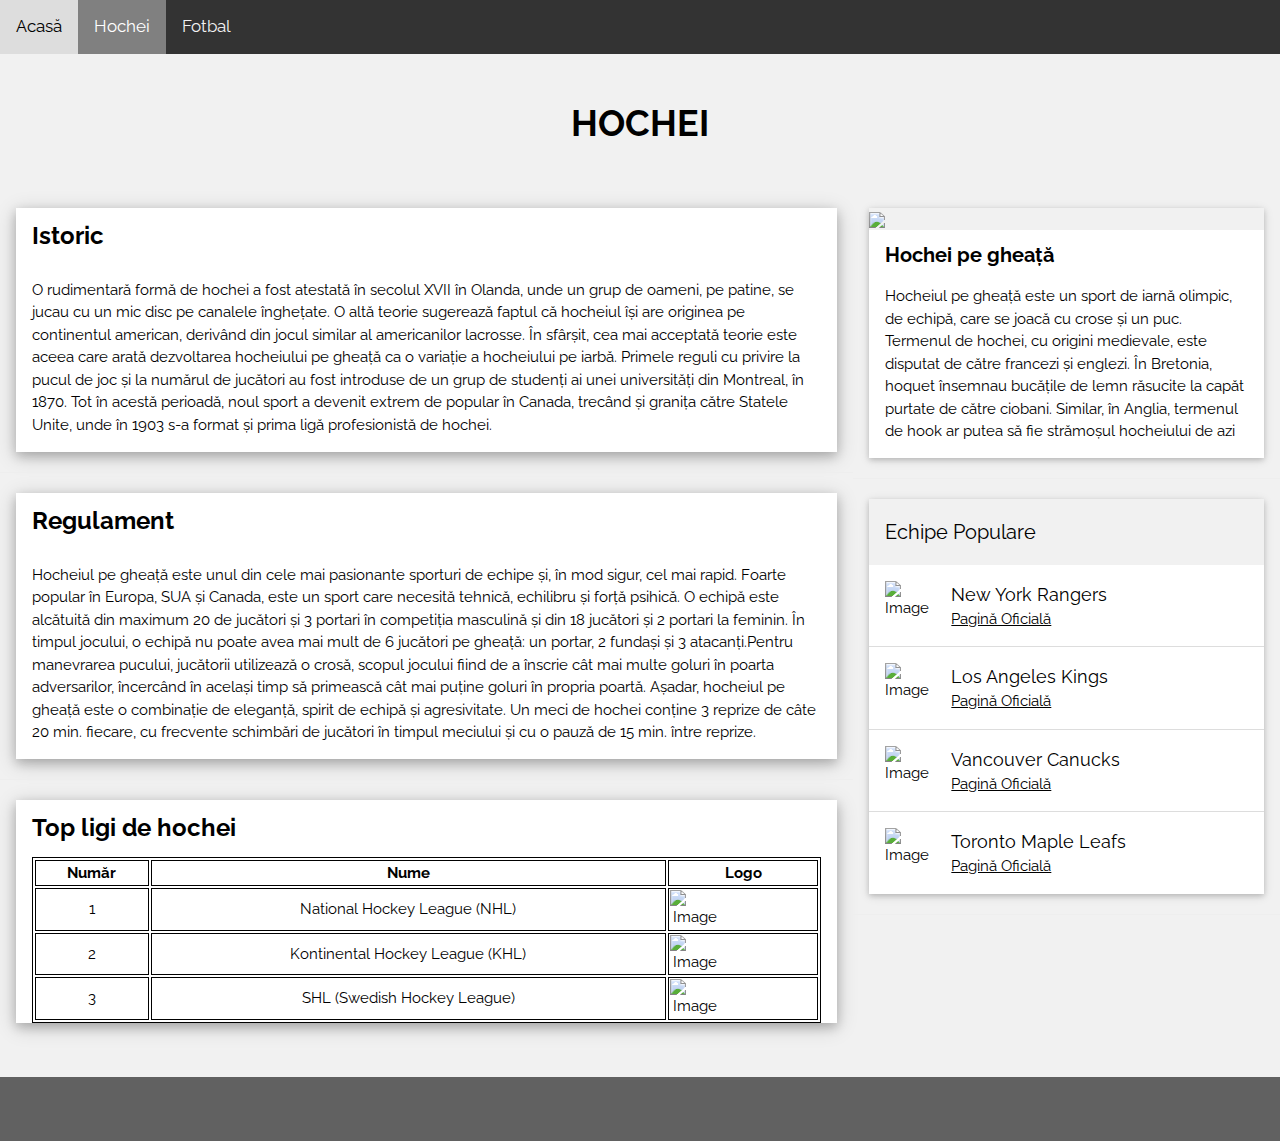
==== Page1.html @ a6433b50 "Commit" ====
<!DOCTYPE html>
<html>
<title>Hochei</title>
<meta charset="UTF-8">
<meta name="viewport" content="width=device-width, initial-scale=1">
<link rel="stylesheet" href="https://www.w3schools.com/w3css/4/w3.css">
<link rel="stylesheet" href="https://fonts.googleapis.com/css?family=Raleway">
<link rel="stylesheet" href="./Page.css">
<style>
  body,
  h1,
  h2,
  h3,
  h4,
  h5 {
    font-family: "Raleway", sans-serif
  }
</style>

<body class="w3-light-grey">
  <div class="topnav">
    <a href="./Page.html">Acasă</a>
    <a class="active" href="./Page1.html">Hochei</a>
    <a href="./Page3.html">Fotbal</a>

  </div>
  <!-- w3-content defines a container for fixed size centered content, 
and is wrapped around the whole page content, except for the footer in this example -->
  <div class="w3-content" style="max-width:1400px">

    <!-- Header -->
    <header class="w3-container w3-center w3-padding-32">
      <h1><b>HOCHEI</b></h1>
    </header>

    <!-- Grid -->
    <div class="w3-row">

      <!-- Blog entries -->
      <div class="w3-col l8 s12">
        <!-- Blog entry -->
        <div class="w3-card-4 w3-margin w3-white">

          <div class="w3-container">
            <h3><b>Istoric</b></h3>
          </div>

          <div class="w3-container">
            <p>O rudimentară formă de hochei a fost atestată în secolul XVII în Olanda, unde un grup de oameni, pe patine, se jucau cu un mic disc pe canalele înghețate.
              O altă teorie sugerează faptul că hocheiul își are originea pe continentul american, derivând din jocul similar al americanilor lacrosse. În sfârșit,
              cea mai acceptată teorie este aceea care arată dezvoltarea hocheiului pe gheață ca o variație a hocheiului pe iarbă.
              Primele reguli cu privire la pucul de joc și la numărul de jucători au fost introduse de un grup de studenți ai unei universități din Montreal, în 1870.
              Tot în acestă perioadă, noul sport a devenit extrem de popular în Canada, trecând și granița către Statele Unite,
              unde în 1903 s-a format și prima ligă profesionistă de hochei.</p>

          </div>
        </div>
        <hr>

        <!-- Blog entry -->
        <div class="w3-card-4 w3-margin w3-white">
          <div class="w3-container">
            <h3><b>Regulament</b></h3>
          </div>

          <div class="w3-container">
            <p>Hocheiul pe gheață este unul din cele mai pasionante sporturi de echipe și, în mod sigur,
              cel mai rapid. Foarte popular în Europa, SUA și Canada, este un sport care necesită tehnică, echilibru și forță psihică.
              O echipă este alcătuită din maximum 20 de jucători și 3 portari în competiția masculină și din 18 jucători și 2 portari la feminin.
              În timpul jocului, o echipă nu poate avea mai mult de 6 jucători pe gheață: un portar, 2 fundași și 3 atacanți.Pentru manevrarea pucului,
              jucătorii utilizează o crosă, scopul jocului fiind de a înscrie cât mai multe goluri în poarta adversarilor,
              încercând în același timp să primească cât mai puține goluri în propria poartă. Așadar, hocheiul pe gheață este o combinație de eleganță, spirit de echipă și agresivitate. Un meci de hochei conține 3 reprize de câte 20 min.
              fiecare, cu frecvente schimbări de jucători în timpul meciului și cu o pauză de 15 min. între reprize.</p>

          </div>
        </div>
        <hr>
        <div class="w3-card-4 w3-margin w3-white">
          <div class="w3-container">
            <h3><b>Top ligi de hochei</b></h3>
          </div>

          <div class="w3-container">
            <table style="width:100%">
              <tr>
                <th>Număr </th>
                <th>Nume</th>
                <th>Logo</th>
              </tr>
              <tr>
                <td>1</td>
                <td>National Hockey League (NHL)</td>
                <td><img src="/D:\Paweb\web\projects\My Page\nh.jpg" alt="Image" class="w3-left w3-margin-right" style="width:50px"></td>
              </tr>
              <tr>
                <td>2</td>
                <td>Kontinental Hockey League (KHL)</td>
                <td><img src="/D:\Paweb\web\projects\My Page\kh.jpg" alt="Image" class="w3-left w3-margin-right" style="width:50px"></td>
              </tr>
              <tr>
                <td>3</td>
                <td>SHL (Swedish Hockey League)</td>
                <td><img src="/D:\Paweb\web\projects\My Page\sh.png" alt="Image" class="w3-left w3-margin-right" style="width:50px"></td>
              </tr>
            </table>
          </div>
        </div>

        <!-- END BLOG ENTRIES -->
      </div>

      <!-- Introduction menu -->
      <div class="w3-col l4">
        <!-- About Card -->
        <div class="w3-card w3-margin w3-margin-top">
          <img src="/D:\Paweb\web\projects\My Page\poza4.jpg" style="width:100%">
          <div class="w3-container w3-white">
            <h4><b>Hochei pe gheață</b></h4>
            <p>Hocheiul pe gheață este un sport de iarnă olimpic, de echipă, care se joacă cu crose și un puc.
              Termenul de hochei, cu origini medievale, este disputat de către francezi și englezi. În Bretonia,
              hoquet însemnau bucățile de lemn răsucite la capăt purtate de către ciobani.
              Similar, în Anglia, termenul de hook ar putea să fie strămoșul hocheiului de azi</p>
          </div>
        </div>
        <hr>

        <!-- Posts -->
        <div class="w3-card w3-margin">
          <div class="w3-container w3-padding">
            <h4>Echipe Populare </h4>
          </div>
          <ul class="w3-ul w3-hoverable w3-white">
            <li class="w3-padding-16">
              <img src="/D:\Paweb\web\projects\My Page\ny.png" alt="Image" class="w3-left w3-margin-right" style="width:50px">
              <span class="w3-large">New York Rangers</span><br>
              <span><a href="https://www.nhl.com/rangers">Pagină Oficială</a></span>
            </li>
            <li class="w3-padding-16">
              <img src="/D:\Paweb\web\projects\My Page\la.png" alt="Image" class="w3-left w3-margin-right" style="width:50px">
              <span class="w3-large">Los Angeles Kings</span><br>
              <span><a href="https://www.nhl.com/kings">Pagină Oficială</a></span>
            </li>
            <li class="w3-padding-16">
              <img src="/D:\Paweb\web\projects\My Page\va.png" alt="Image" class="w3-left w3-margin-right" style="width:50px">
              <span class="w3-large">Vancouver Canucks</span><br>
              <span><a href="https://www.nhl.com/canucks">Pagină Oficială</a></span>
            </li>
            <li class="w3-padding-16 w3-hide-medium w3-hide-small">
              <img src="/D:\Paweb\web\projects\My Page\tr.png" alt="Image" class="w3-left w3-margin-right" style="width:50px">
              <span class="w3-large">Toronto Maple Leafs</span><br>
              <span><a href="https://www.nhl.com/mapleleafs">Pagină Oficială</a></span>
            </li>
          </ul>
        </div>
        <hr>



        <!-- END Introduction Menu -->
      </div>

      <!-- END GRID -->
    </div><br>

    <!-- END w3-content -->
  </div>

  <!-- Footer -->
  <footer class="w3-container w3-dark-grey w3-padding-32 w3-margin-top">

  </footer>

</body>

</html>
---- Page.css ----
.topnav {
  background-color: #333;
  overflow: hidden;
}

.topnav a {
  float: left;
  color: #f2f2f2;
  text-align: center;
  padding: 14px 16px;
  text-decoration: none;
  font-size: 17px;
}

.topnav a:hover {
  background-color: #ddd;
  color: black;
}

.topnav a.active {
  background-color: grey;
  color: white;
}

table, th, td {
  border: 1px solid black;
}

td {
  text-align: center;
}
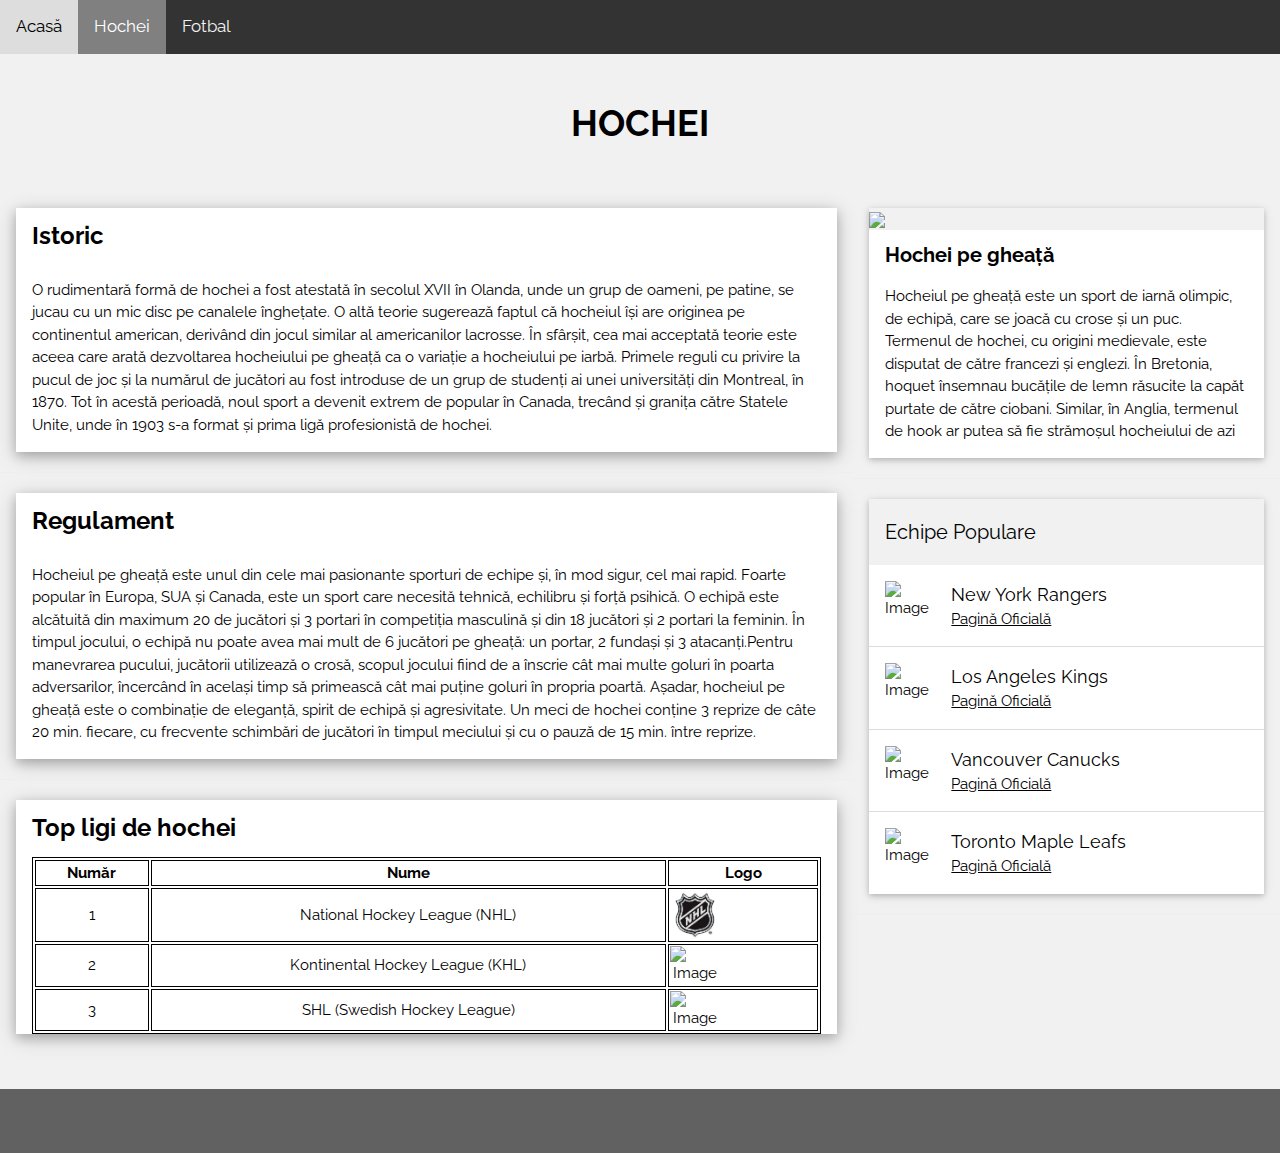
==== commit 53e9d4d7: "C" ====
--- a/Page1.html
+++ b/Page1.html
@@ -90,7 +90,7 @@
               <tr>
                 <td>1</td>
                 <td>National Hockey League (NHL)</td>
-                <td><img src="/D:\Paweb\web\projects\My Page\nh.jpg" alt="Image" class="w3-left w3-margin-right" style="width:50px"></td>
+                <td><img src="./nh.jpg" alt="Image" class="w3-left w3-margin-right" style="width:50px"></td>
               </tr>
               <tr>
                 <td>2</td>
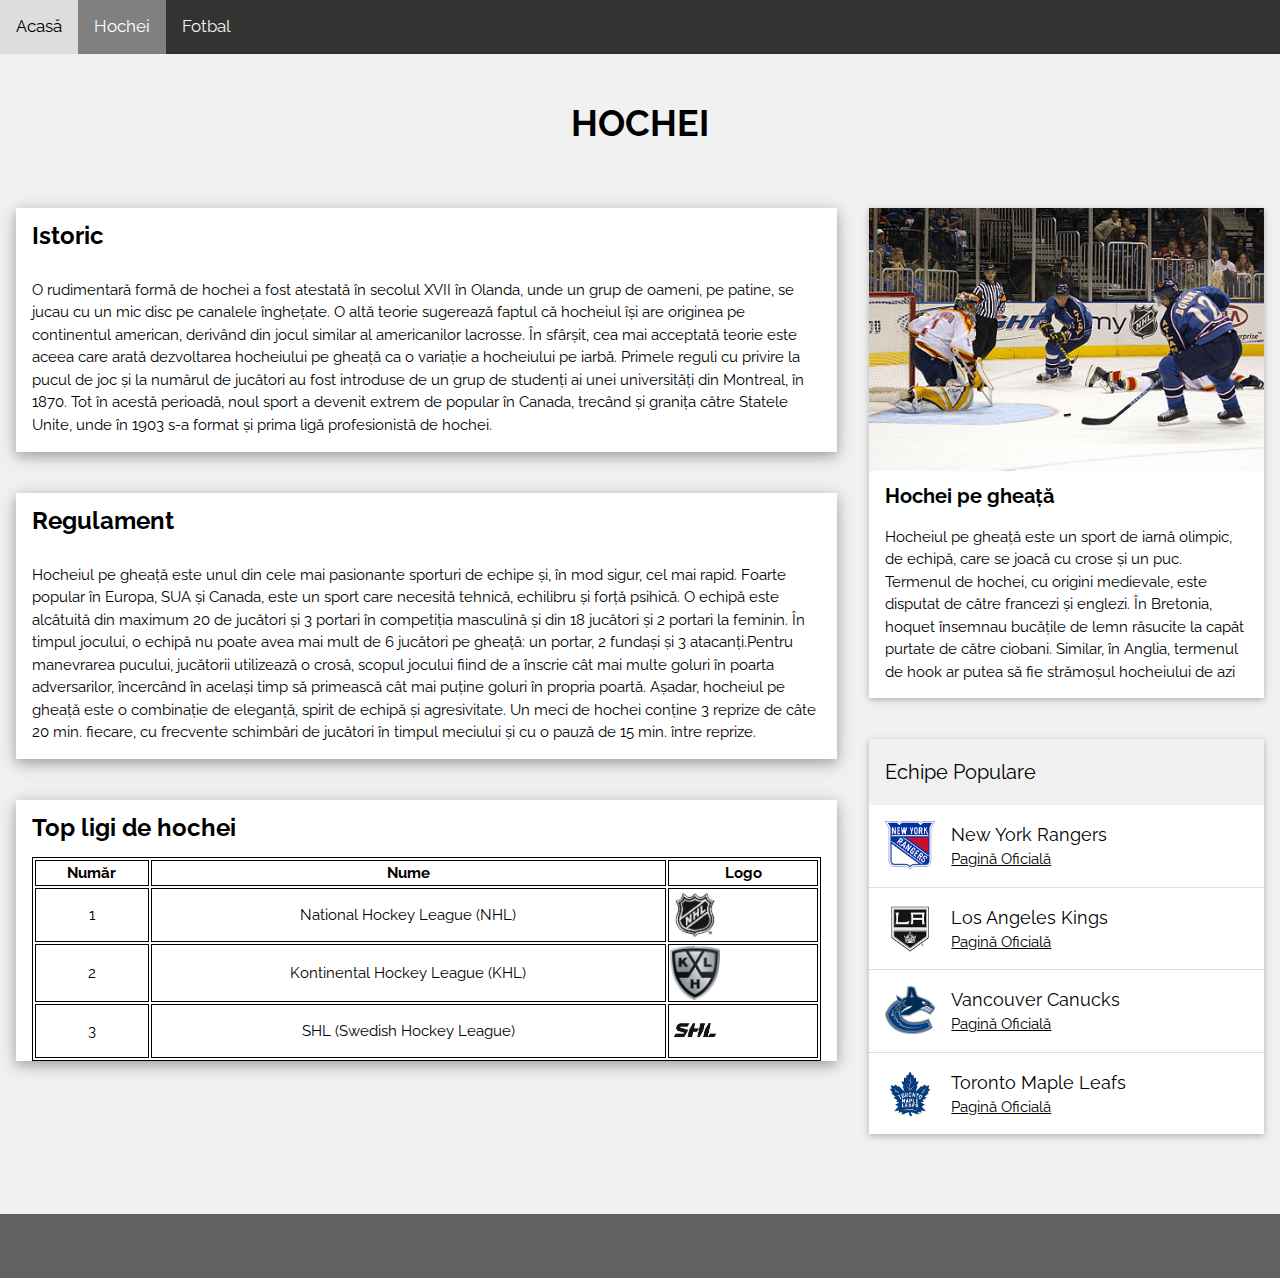
==== commit 89e82e97: "Change1" ====
--- a/Page1.html
+++ b/Page1.html
@@ -19,7 +19,7 @@
 
 <body class="w3-light-grey">
   <div class="topnav">
-    <a href="./Page.html">Acasă</a>
+    <a href="./index.html">Acasă</a>
     <a class="active" href="./Page1.html">Hochei</a>
     <a href="./Page3.html">Fotbal</a>
 
@@ -95,12 +95,12 @@
               <tr>
                 <td>2</td>
                 <td>Kontinental Hockey League (KHL)</td>
-                <td><img src="/D:\Paweb\web\projects\My Page\kh.jpg" alt="Image" class="w3-left w3-margin-right" style="width:50px"></td>
+                <td><img src="./kh.jpg" alt="Image" class="w3-left w3-margin-right" style="width:50px"></td>
               </tr>
               <tr>
                 <td>3</td>
                 <td>SHL (Swedish Hockey League)</td>
-                <td><img src="/D:\Paweb\web\projects\My Page\sh.png" alt="Image" class="w3-left w3-margin-right" style="width:50px"></td>
+                <td><img src="./sh.png" alt="Image" class="w3-left w3-margin-right" style="width:50px"></td>
               </tr>
             </table>
           </div>
@@ -113,7 +113,7 @@
       <div class="w3-col l4">
         <!-- About Card -->
         <div class="w3-card w3-margin w3-margin-top">
-          <img src="/D:\Paweb\web\projects\My Page\poza4.jpg" style="width:100%">
+          <img src="./poza4.jpg" style="width:100%">
           <div class="w3-container w3-white">
             <h4><b>Hochei pe gheață</b></h4>
             <p>Hocheiul pe gheață este un sport de iarnă olimpic, de echipă, care se joacă cu crose și un puc.
@@ -131,22 +131,22 @@
           </div>
           <ul class="w3-ul w3-hoverable w3-white">
             <li class="w3-padding-16">
-              <img src="/D:\Paweb\web\projects\My Page\ny.png" alt="Image" class="w3-left w3-margin-right" style="width:50px">
+              <img src="./ny.png" alt="Image" class="w3-left w3-margin-right" style="width:50px">
               <span class="w3-large">New York Rangers</span><br>
               <span><a href="https://www.nhl.com/rangers">Pagină Oficială</a></span>
             </li>
             <li class="w3-padding-16">
-              <img src="/D:\Paweb\web\projects\My Page\la.png" alt="Image" class="w3-left w3-margin-right" style="width:50px">
+              <img src="./la.png" alt="Image" class="w3-left w3-margin-right" style="width:50px">
               <span class="w3-large">Los Angeles Kings</span><br>
               <span><a href="https://www.nhl.com/kings">Pagină Oficială</a></span>
             </li>
             <li class="w3-padding-16">
-              <img src="/D:\Paweb\web\projects\My Page\va.png" alt="Image" class="w3-left w3-margin-right" style="width:50px">
+              <img src="./va.png" alt="Image" class="w3-left w3-margin-right" style="width:50px">
               <span class="w3-large">Vancouver Canucks</span><br>
               <span><a href="https://www.nhl.com/canucks">Pagină Oficială</a></span>
             </li>
             <li class="w3-padding-16 w3-hide-medium w3-hide-small">
-              <img src="/D:\Paweb\web\projects\My Page\tr.png" alt="Image" class="w3-left w3-margin-right" style="width:50px">
+              <img src="./tr.png" alt="Image" class="w3-left w3-margin-right" style="width:50px">
               <span class="w3-large">Toronto Maple Leafs</span><br>
               <span><a href="https://www.nhl.com/mapleleafs">Pagină Oficială</a></span>
             </li>
